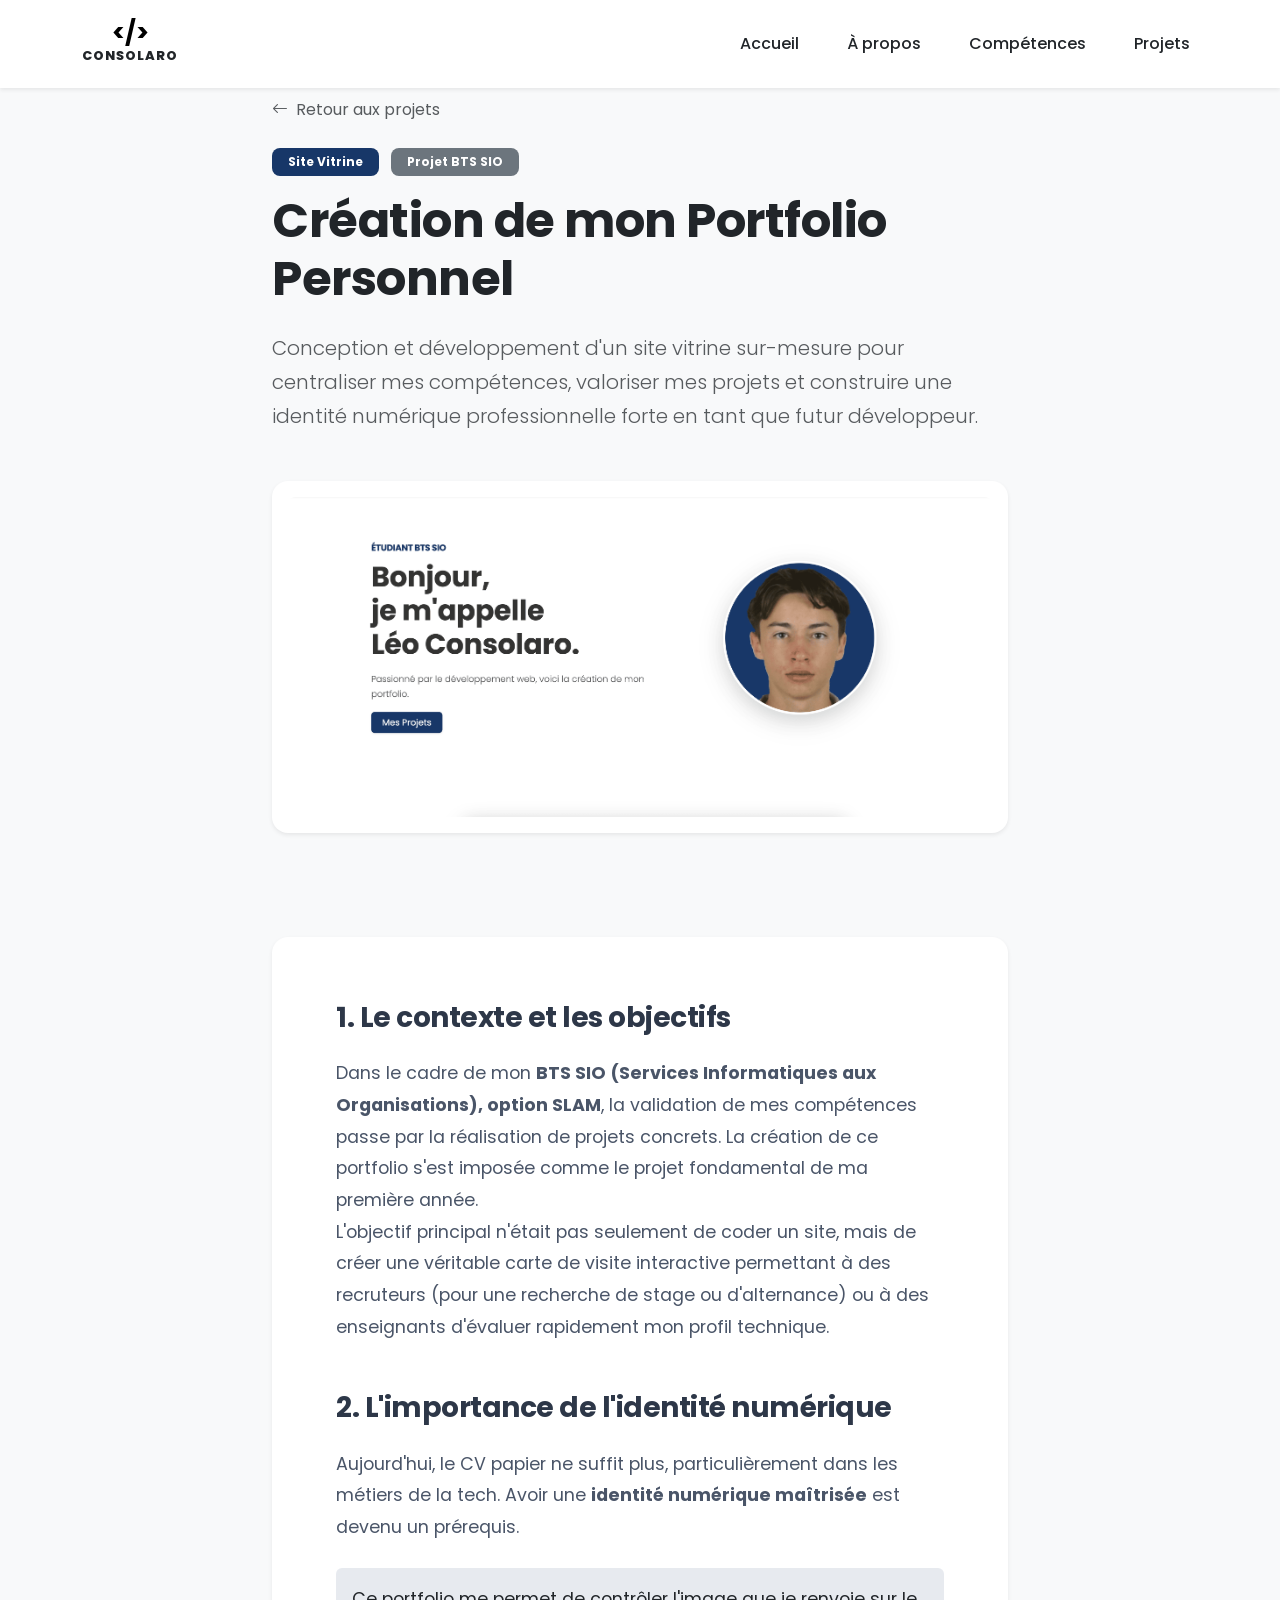
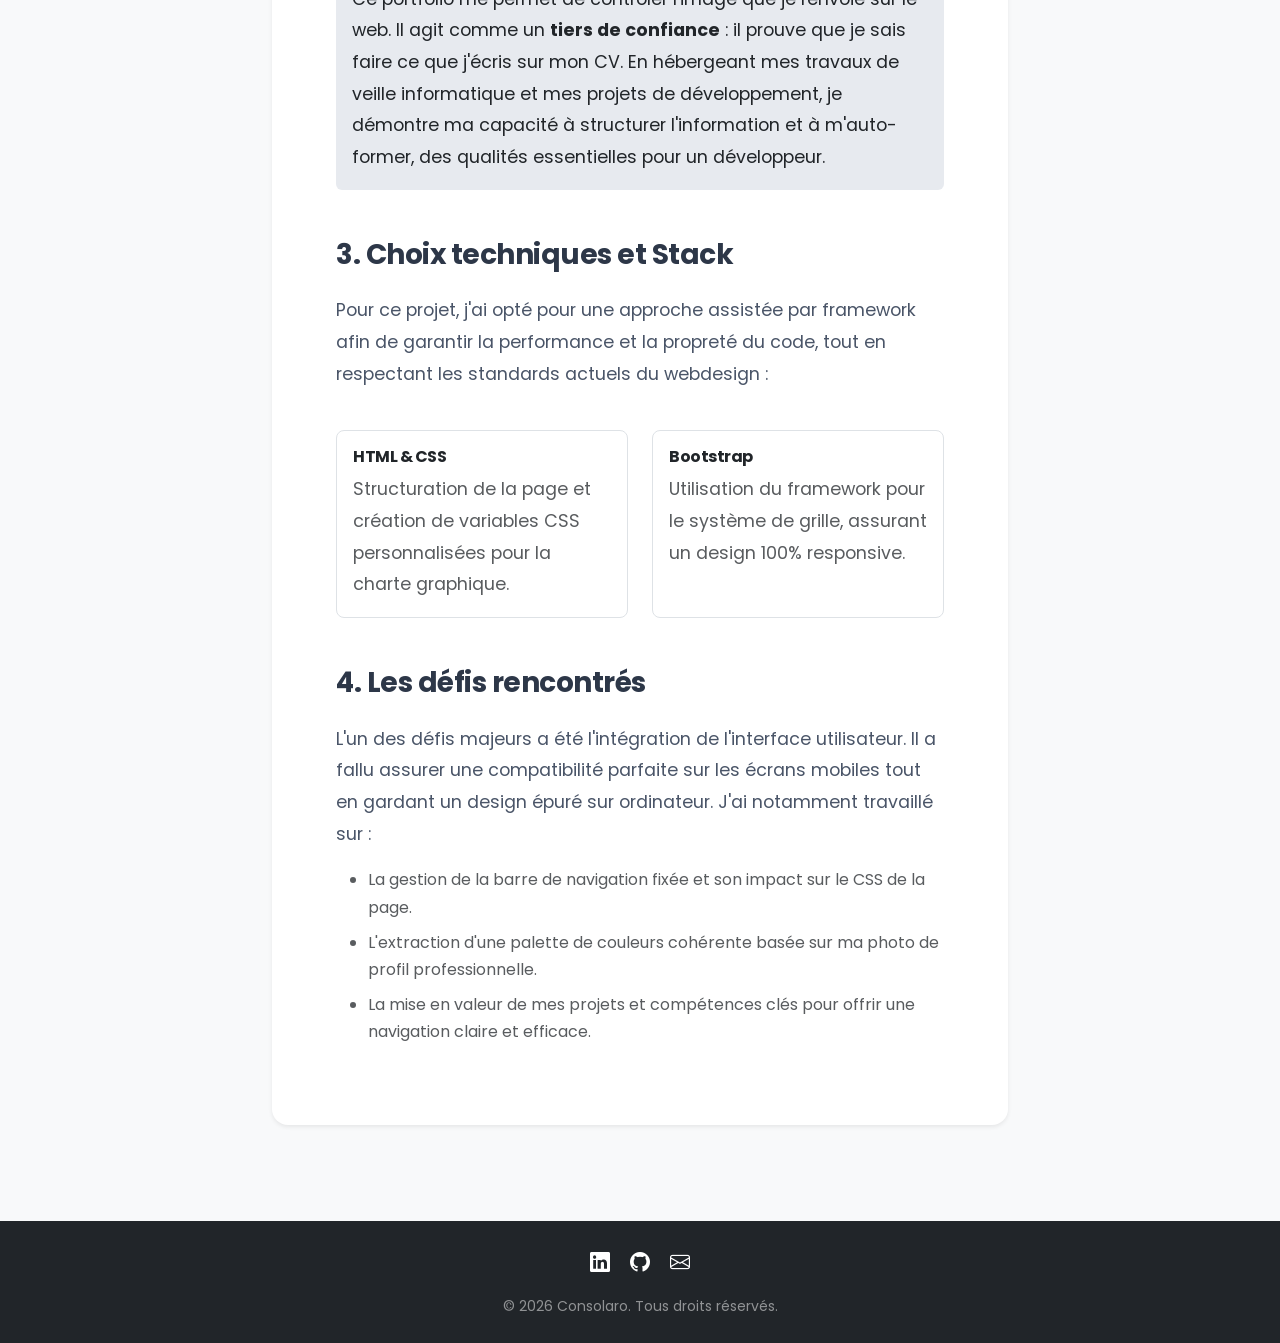
==== projet1.html @ 1348a2ed "Mise en ligne Azure vers Github" ====
<!DOCTYPE html>
<html lang="fr">

<head>
    <meta charset="UTF-8">
    <meta name="viewport" content="width=device-width, initial-scale=1.0">
    <title>Rapport - Portfolio Léo Consolaro</title>

    <!-- Favicon -->
    <link rel="icon" type="image/png" sizes="32x32" href="Portfoliofavicon.png">
    <!-- Bootstrap 5 CSS -->
    <link href="https://cdn.jsdelivr.net/npm/bootstrap@5.3.0/dist/css/bootstrap.min.css" rel="stylesheet">
    <!-- Icônes Bootstrap -->
    <link rel="stylesheet" href="https://cdn.jsdelivr.net/npm/bootstrap-icons@1.10.0/font/bootstrap-icons.css">
    <!-- Google Fonts -->
    <link href="https://fonts.googleapis.com/css2?family=Poppins:wght@300;400;600;700&display=swap" rel="stylesheet">
    <!-- CSS-->
    <link rel="stylesheet" href="style.css">
</head>

<body class="bg-light">

    <!-- Navigation -->
    <nav class="navbar navbar-expand-lg navbar-light bg-white py-3 shadow-sm fixed-top">
        <div class="container">
            <a class="navbar-brand d-flex flex-column align-items-center fw-bold text-decoration-none"
                href="index.html">
                <span class="fs-4 text-primary-dark">&lt;/&gt;</span>
                <span class="fs-6 text-dark" style="font-size: 0.8rem !important;">Consolaro</span>
            </a>
            <button class="navbar-toggler" type="button" data-bs-toggle="collapse" data-bs-target="#navbarNav">
                <span class="navbar-toggler-icon"></span>
            </button>
            <div class="collapse navbar-collapse justify-content-end" id="navbarNav">
                <ul class="navbar-nav gap-3">
                    <li class="nav-item"><a class="nav-link text-dark" href="index.html#accueil">Accueil</a></li>
                    <li class="nav-item"><a class="nav-link text-dark" href="index.html#apropos">À propos</a></li>
                    <li class="nav-item"><a class="nav-link text-dark" href="index.html#competences">Compétences</a>
                    </li>
                    <li class="nav-item"><a class="nav-link text-dark fw-medium" href="index.html#projets">Projets</a>
                    </li>
                </ul>
            </div>
        </div>
    </nav>

    <!-- EN-TÊTE DU RAPPORT -->
    <header class="article-header py-5 mt-5 pt-5">
        <div class="container">
            <div class="row justify-content-center">
                <div class="col-lg-8">
                    <!-- Bouton retour -->
                    <a href="index.html#projets"
                        class="text-decoration-none d-inline-flex align-items-center mb-4 text-muted hover-primary">
                        <i class="bi bi-arrow-left me-2"></i> Retour aux projets
                    </a>

                    <div class="mb-3">
                        <span class="badge bg-primary text-white px-3 py-2 rounded-3">Site Vitrine</span>
                        <span class="badge bg-secondary text-white px-3 py-2 rounded-3 ms-2">Projet BTS SIO</span>
                    </div>

                    <h1 class="display-5 fw-bold text-dark mb-4">Création de mon Portfolio Personnel</h1>

                    <p class="lead text-muted mb-5">
                        Conception et développement d'un site vitrine sur-mesure pour centraliser mes compétences,
                        valoriser mes projets et construire une identité numérique professionnelle forte en tant que
                        futur développeur.
                    </p>

                    <!-- Image de couverture du projet (Votre maquette) -->
                    <div class="article-cover rounded-4 overflow-hidden shadow-sm mb-5 bg-white text-center p-3">
                        <!-- Vous pourrez remplacer par une capture d'écran globale de votre site -->
                        <img src="PhotoProjet1.png" alt="Aperçu du Portfolio Léo Consolaro"
                            class="img-fluid rounded-3 object-fit-cover" style="max-height: 450px; width: 100%;">
                    </div>
                </div>
            </div>
        </div>
    </header>

    <!-- CORPS DU RAPPORT -->
    <article class="py-2 pb-5 mb-5">
        <div class="container">
            <div class="row justify-content-center">
                <div class="col-lg-8">
                    <div class="card border-0 shadow-sm rounded-4 p-4 p-md-5">
                        <div class="card-body article-content">

                            <h2 class="h3 fw-bold mb-4">1. Le contexte et les objectifs</h2>
                            <p>Dans le cadre de mon <strong>BTS SIO (Services Informatiques aux Organisations), option
                                    SLAM</strong>, la validation de mes compétences passe par la réalisation de projets
                                concrets. La création de ce portfolio s'est imposée comme le projet fondamental de ma
                                première année. <br> L'objectif principal n'était pas seulement de coder un site, mais
                                de créer une véritable
                                carte de visite interactive permettant à des recruteurs (pour une recherche de stage ou
                                d'alternance) ou à des enseignants d'évaluer rapidement mon profil technique.</p>

                            <h2 class="h3 fw-bold mt-5 mb-4">2. L'importance de l'identité numérique</h2>
                            <p>Aujourd'hui, le CV papier ne suffit plus, particulièrement dans les métiers de la tech.
                                Avoir une <strong>identité numérique maîtrisée</strong> est devenu un prérequis.</p>

                            <div class="alert alert-primary border-0 bg-primary-subtle my-4" role="alert">
                                <p class="mb-0 text-dark">Ce portfolio me permet de contrôler l'image que je renvoie sur
                                    le web. Il agit comme un <strong>tiers de confiance</strong> : il prouve que je sais
                                    faire ce que j'écris sur mon CV. En hébergeant mes travaux de veille informatique et
                                    mes projets de développement, je démontre ma capacité à structurer l'information et
                                    à m'auto-former, des qualités essentielles pour un développeur.</p>
                            </div>

                            <h2 class="h3 fw-bold mt-5 mb-4">3. Choix techniques et Stack</h2>
                            <p>Pour ce projet, j'ai opté pour une approche assistée par framework afin de
                                garantir la performance et la propreté du code, tout en respectant les standards actuels
                                du webdesign :</p>

                            <div class="row g-4 mt-2 mb-4">
                                <div class="col-md-6">
                                    <div class="p-3 border rounded-3 h-100">
                                        <h5 class="fw-bold fs-6 text-primary-dark">HTML & CSS</h5>
                                        <p class="small text-muted mb-0">Structuration de la page et création
                                            de variables CSS personnalisées pour la charte
                                            graphique.</p>
                                    </div>
                                </div>
                                <div class="col-md-6">
                                    <div class="p-3 border rounded-3 h-100">
                                        <h5 class="fw-bold fs-6 text-primary-dark">Bootstrap</h5>
                                        <p class="small text-muted mb-0">Utilisation du framework pour le système de
                                            grille, assurant un design 100% responsive.
                                        </p>
                                    </div>
                                </div>
                            </div>

                            <h2 class="h3 fw-bold mt-5 mb-4">4. Les défis rencontrés</h2>
                            <p>L'un des défis majeurs a été l'intégration de l'interface utilisateur. Il a fallu assurer
                                une compatibilité parfaite sur les écrans mobiles tout en gardant un
                                design épuré sur ordinateur. J'ai notamment travaillé sur :</p>
                            <ul class="text-muted">
                                <li class="mb-2">La gestion de la barre de navigation fixée et son
                                    impact sur le CSS de la page.</li>
                                <li class="mb-2">L'extraction d'une palette de couleurs cohérente basée sur ma photo de
                                    profil professionnelle.</li>
                                <li class="mb-2">La mise en valeur de mes projets et compétences clés pour offrir une
                                    navigation claire et efficace.</li>
                            </ul>

                        </div>
                    </div>
                </div>
            </div>
        </div>
    </article>

    <!-- Footer -->
    <footer class="bg-dark text-white py-4 mt-auto">
        <div class="container text-center">
            <div class="mb-3 social-links">
                <a href="https://www.linkedin.com/in/l%C3%A9o-consolaro/" class="text-white text-decoration-none mx-2"
                    target="_blank"><i class="bi bi-linkedin fs-5"></i></a>
                <a href="https://github.com/LeoConsolaro" class="text-white text-decoration-none mx-2"
                    target="_blank"><i class="bi bi-github fs-5"></i></a>
                <a href="mailto:leoconso21@gmail.com" alt="mail: leoconso21@gmail.com"
                    class="text-white text-decoration-none mx-2"><i class="bi bi-envelope fs-5"></i></a>
            </div>
            <p class="small mb-0 opacity-50">&copy; 2026 Consolaro. Tous droits réservés.</p>
        </div>
    </footer>

    <!-- Bootstrap -->
    <script src="https://cdn.jsdelivr.net/npm/bootstrap@5.3.0/dist/js/bootstrap.bundle.min.js"></script>
</body>

</html>
---- style.css ----
:root {
    /* Couleur extraite photo */
    --primary-color: #173768; 
    --primary-hover: #0f264a;
    --font-main: 'Poppins', sans-serif;
}

body {
    font-family: var(--font-main);
    color: #333;
    line-height: 1.7;
}

/* Sections spacing */
.py-6 {
    padding-top: 5rem;
    padding-bottom: 5rem;
}

/* Typography Overrides */
h1, h2, h3, h4, h5, h6 {
    font-weight: 700;
    letter-spacing: -0.5px;
}

/* Text Colors */
.text-primary {
    color: var(--primary-color) !important;
}

.bg-primary {
    background-color: var(--primary-color) !important;
}

.bg-primary-subtle {
    background-color: rgba(23, 55, 104, 0.1) !important;
}

/* Buttons */
.btn-primary {
    background-color: var(--primary-color);
    border-color: var(--primary-color);
    transition: all 0.3s ease;
}

.btn-primary:hover {
    background-color: var(--primary-hover);
    border-color: var(--primary-hover);
    transform: translateY(-2px);
}

.btn-outline-dark:hover {
    background-color: #212529;
    color: #fff;
    transform: translateY(-2px);
}

/* Navbar */
.navbar-nav .nav-link {
    font-weight: 500;
    color: #555;
    margin-left: 1rem;
    position: relative;
}

.navbar-nav .nav-link.active,
.navbar-nav .nav-link:hover {
    color: var(--primary-color);
}

/* Image Profil */
.profile-img {
    border: 5px solid white;
    max-width: 350px;
    width: 100%;
    /* Petit effet subtil pour lisser */
    object-fit: cover;
}

/* Cards & Hover Effects */
.hover-card {
    transition: transform 0.3s ease, box-shadow 0.3s ease;
}

.hover-card:hover {
    transform: translateY(-10px);
    box-shadow: 0 1rem 3rem rgba(0,0,0,.1) !important;
}

.icon-box {
    width: 80px;
    height: 80px;
}

.project-card {
    transition: transform 0.3s ease;
    overflow: hidden;
}

.project-card:hover {
    transform: translateY(-5px);
}

/* Form inputs */
.form-control:focus {
    box-shadow: none;
    border: 1px solid var(--primary-color);
    background-color: #fff;
}

/* Social links in footer */
.social-links a i {
    transition: transform 0.3s;
}
.social-links a:hover i {
    transform: scale(1.2);
    color: #ccc;
}

#logonavbar{
    width:70px;
}

@media (max-width: 768px){
    #logonavbar{
        width: 40px;
    }
     #accueil {
        padding-top: 100px; 
    }
}

/* Utilitaires pour réutiliser votre couleur bleue */
.text-primary-dark {
    color: var(--primary-dark) !important;
}

.bg-primary-dark {
    background-color: var(--primary-dark) !important;
}

.hover-primary:hover {
    color: var(--primary-dark) !important;
    transition: color 0.3s ease;
}

/* Style spécifique pour le contenu de l'article */
.article-content p {
    font-size: 1.1rem;
    line-height: 1.8;
    color: #4a5568;
}

.article-content h2 {
    color: #2d3748;
}

.article-content code {
    background-color: #f1f5f9;
    padding: 0.2rem 0.4rem;
    border-radius: 4px;
    color: #e53e3e;
    font-size: 0.9em;
}

/* Ajustement de la navbar */
.navbar-brand span:first-child {
    line-height: 1;
}

.navbar-brand span:last-child {
    letter-spacing: 1px;
    text-transform: uppercase;
    font-weight: 800;
}
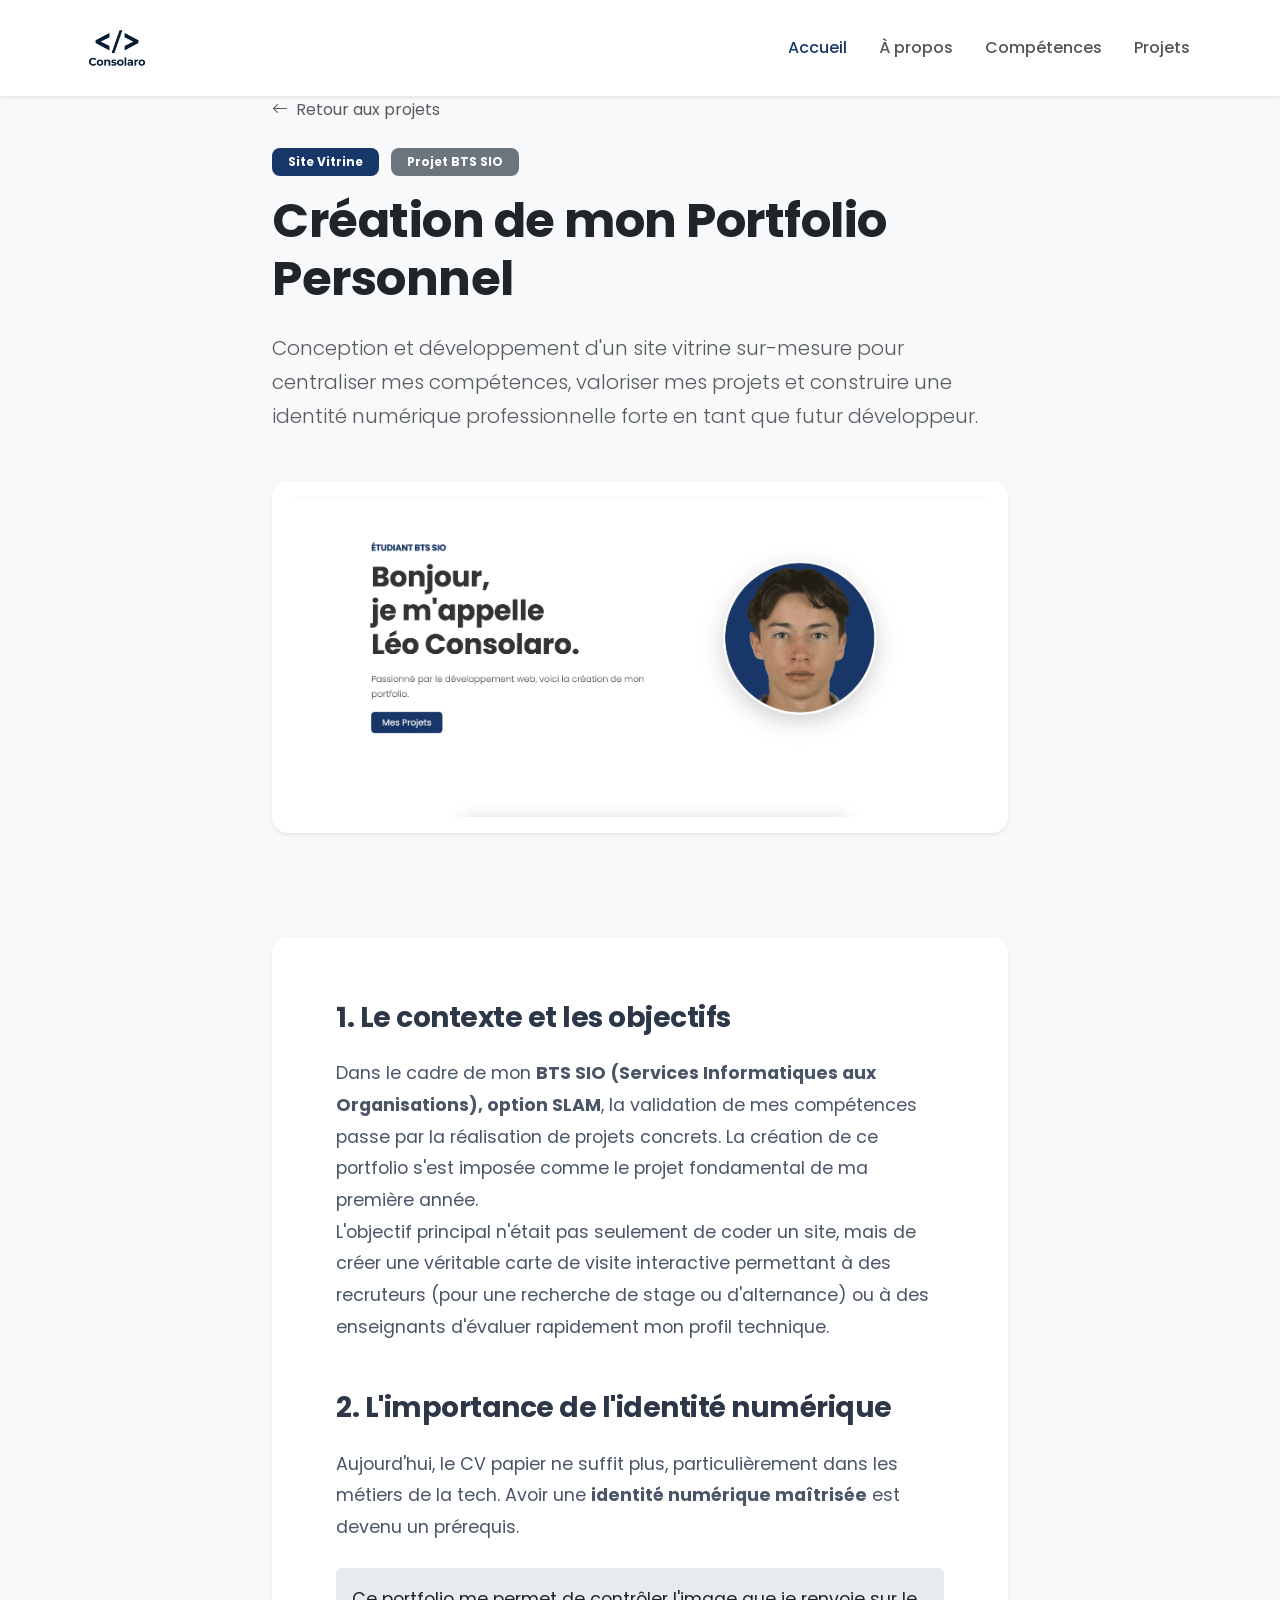
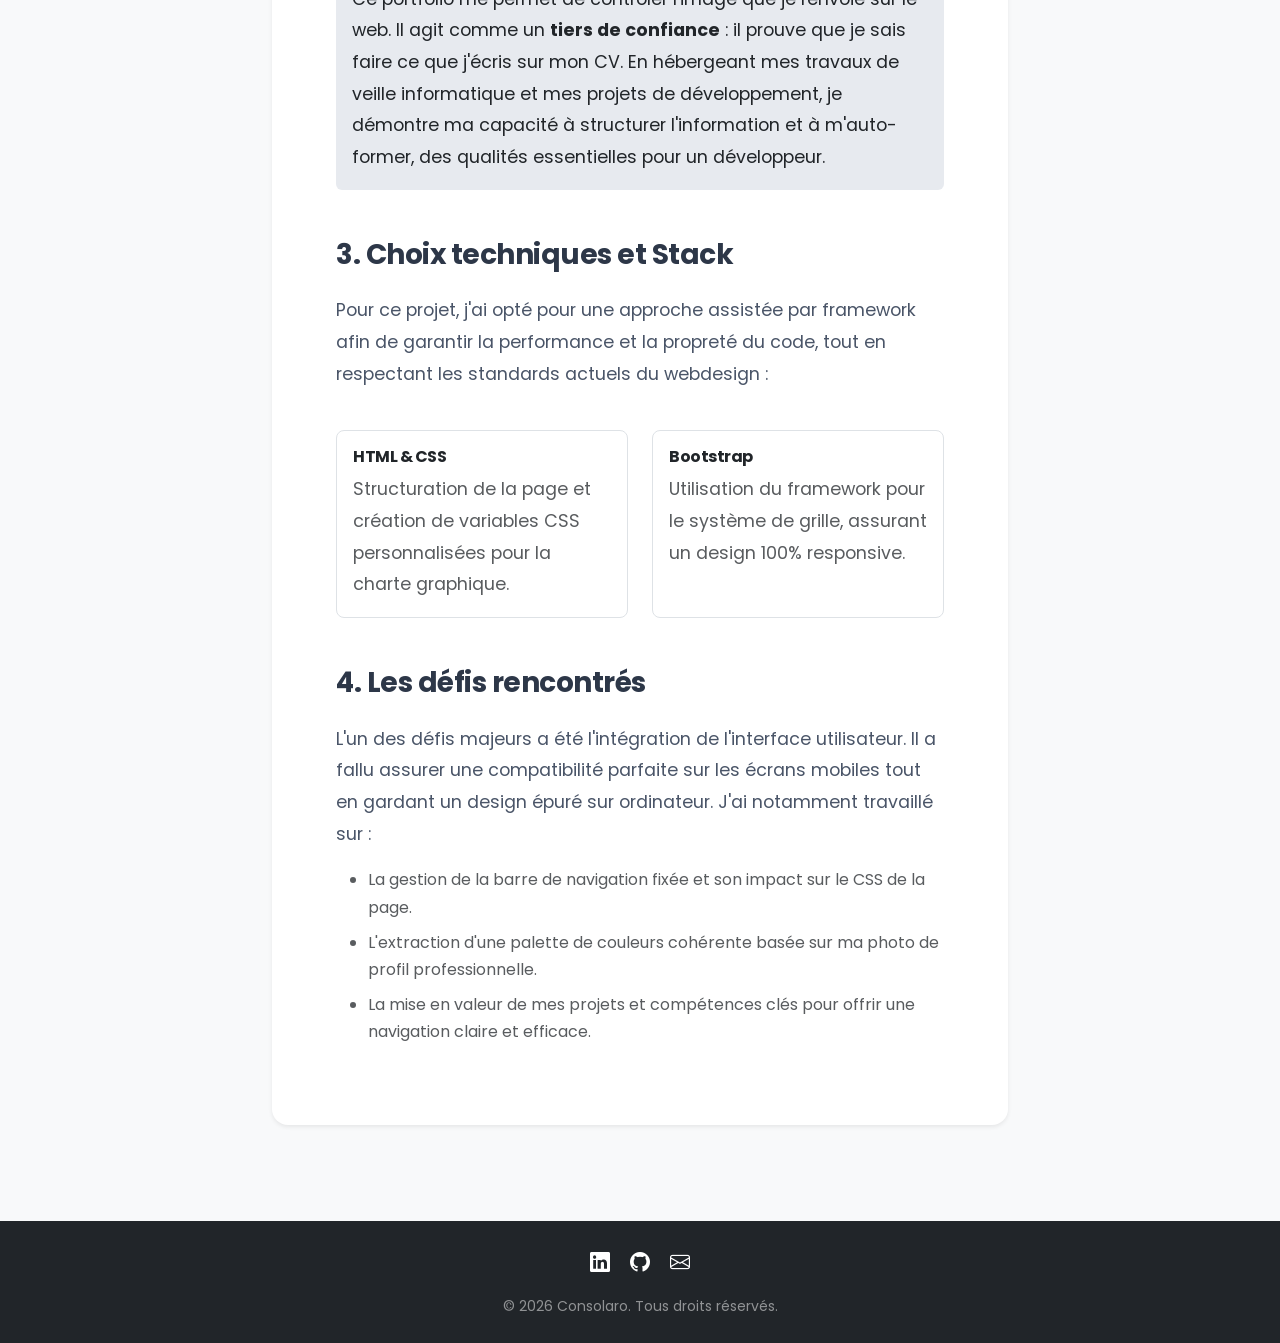
==== commit 7369a9a2: "Modification meta desc" ====
--- a/projet1.html
+++ b/projet1.html
@@ -4,10 +4,12 @@
 <head>
     <meta charset="UTF-8">
     <meta name="viewport" content="width=device-width, initial-scale=1.0">
+    <meta name="description"
+        content="Rapport sur la création du portfolio responsive de Léo Consolaro, étudiant BTS SIO SLAM à Dijon : contextes du projet, choix techniques Bootstrap/CSS, structure HTML sémantique, design 100% mobile-first et optimisation performances.">
+
     <title>Rapport - Portfolio Léo Consolaro</title>
-
     <!-- Favicon -->
-    <link rel="icon" type="image/png" sizes="32x32" href="Portfoliofavicon.png">
+    <link rel="icon" type="image/webp" sizes="32x32" href="Portfoliofavicon.webp">
     <!-- Bootstrap 5 CSS -->
     <link href="https://cdn.jsdelivr.net/npm/bootstrap@5.3.0/dist/css/bootstrap.min.css" rel="stylesheet">
     <!-- Icônes Bootstrap -->
@@ -21,24 +23,22 @@
 <body class="bg-light">
 
     <!-- Navigation -->
-    <nav class="navbar navbar-expand-lg navbar-light bg-white py-3 shadow-sm fixed-top">
+    <nav id="navbar-example" class="navbar navbar-expand-lg fixed-top navbar-light bg-white shadow-sm">
         <div class="container">
-            <a class="navbar-brand d-flex flex-column align-items-center fw-bold text-decoration-none"
-                href="index.html">
-                <span class="fs-4 text-primary-dark">&lt;/&gt;</span>
-                <span class="fs-6 text-dark" style="font-size: 0.8rem !important;">Consolaro</span>
+            <a href="index.html#accueil">
+                <img class="navbar-brand fw-bold" src="logo.webp" alt="Logo d'un étudiant BTS SIO Option SLAM"
+                    id="logonavbar">
             </a>
-            <button class="navbar-toggler" type="button" data-bs-toggle="collapse" data-bs-target="#navbarNav">
+            <button class="navbar-toggler" type="button" data-bs-toggle="collapse" data-bs-target="#navbarNav"
+                aria-controls="navbarNav" aria-expanded="false" aria-label="Toggle navigation">
                 <span class="navbar-toggler-icon"></span>
             </button>
             <div class="collapse navbar-collapse justify-content-end" id="navbarNav">
-                <ul class="navbar-nav gap-3">
-                    <li class="nav-item"><a class="nav-link text-dark" href="index.html#accueil">Accueil</a></li>
-                    <li class="nav-item"><a class="nav-link text-dark" href="index.html#apropos">À propos</a></li>
-                    <li class="nav-item"><a class="nav-link text-dark" href="index.html#competences">Compétences</a>
-                    </li>
-                    <li class="nav-item"><a class="nav-link text-dark fw-medium" href="index.html#projets">Projets</a>
-                    </li>
+                <ul class="navbar-nav">
+                    <li class="nav-item"><a class="nav-link active" href="index.html#accueil">Accueil</a></li>
+                    <li class="nav-item"><a class="nav-link" href="index.html#a-propos">À propos</a></li>
+                    <li class="nav-item"><a class="nav-link" href="index.html#competences">Compétences</a></li>
+                    <li class="nav-item"><a class="nav-link" href="index.html#projets">Projets</a></li>
                 </ul>
             </div>
         </div>
@@ -71,7 +71,7 @@
                     <!-- Image de couverture du projet (Votre maquette) -->
                     <div class="article-cover rounded-4 overflow-hidden shadow-sm mb-5 bg-white text-center p-3">
                         <!-- Vous pourrez remplacer par une capture d'écran globale de votre site -->
-                        <img src="PhotoProjet1.png" alt="Aperçu du Portfolio Léo Consolaro"
+                        <img src="PhotoProjet1.webp" alt="Aperçu du Portfolio Léo Consolaro"
                             class="img-fluid rounded-3 object-fit-cover" style="max-height: 450px; width: 100%;">
                     </div>
                 </div>
